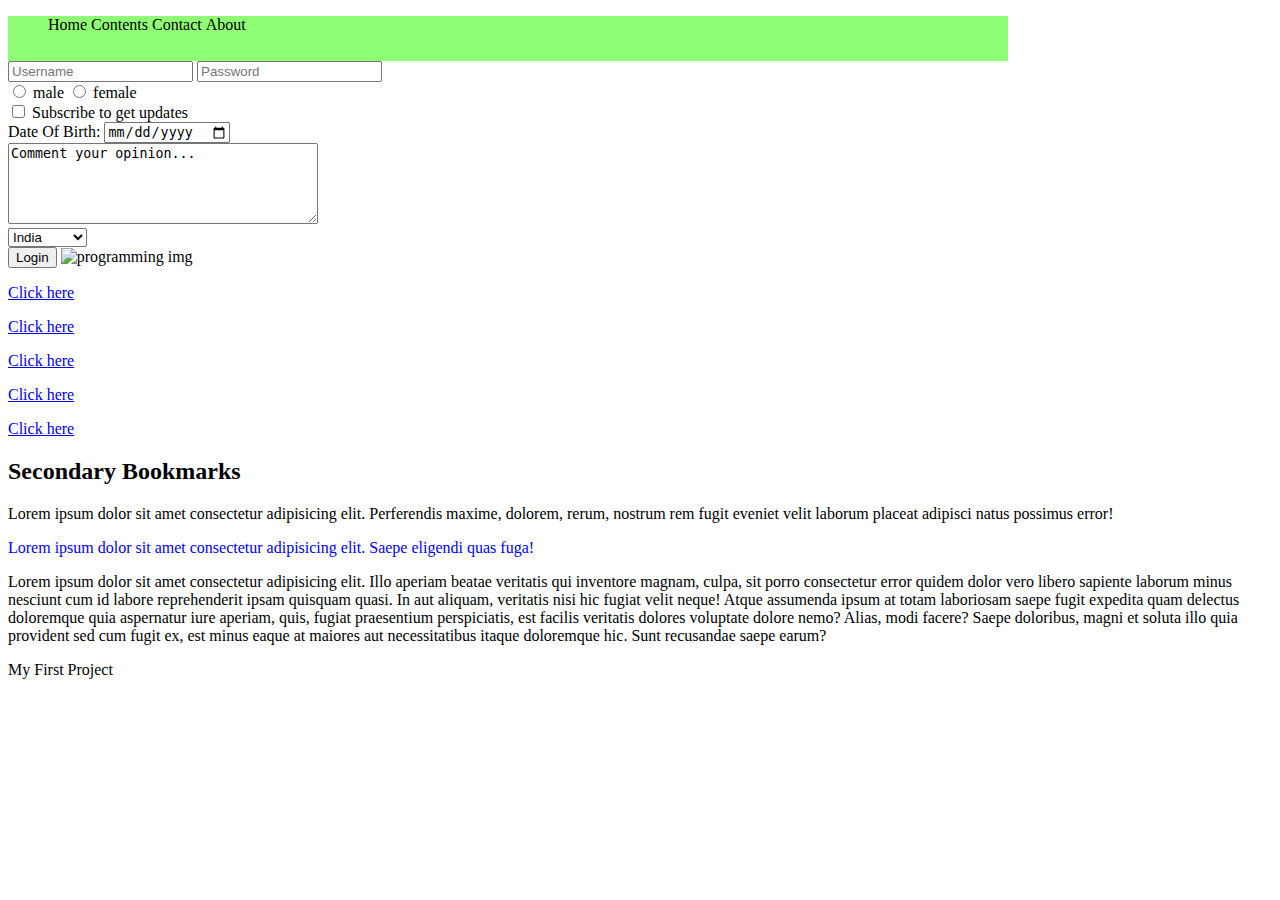
==== index.html @ 03b5e967 "added html,css,js file" ====
<!DOCTYPE html>
<html lang="en">
<head>
    <script>
        alert("Click Ok to Allow access")
    </script>
    <meta charset="UTF-8">
    <meta name="viewporgitt" content="width=device-width, initial-scale=1.0">
    <title>Stranger</title>
    <link rel="stylesheet" href="style.css">
</head>
<body>
<div><nav>
<ul>
    <li>Home</li>
    <li>Contents</li>
    <li>Contact</li>
    <li>About</li>
</ul>

</nav>
</div>
<div>
    <form action="get">
        <input type="text" name="username" placeholder="Username" required>
        <label for="username"></label>
        <input type="text" name="password" placeholder="Password" required>
        <label for="Password"></label>
    </form>
</div>
<div>
    <input type="radio" name="gender" id="male">
    <label for="male">male</label>
    <input type="radio" name="gender" id="female">
    <label for="female">female</label>
<div>
    <input type="checkbox" name="Subscribe" id="sub">
    <label for="sub">Subscribe to get updates</label>
</div>
<div>
    <label for="dob">Date Of Birth:</label>
    <input type="date" name="date" id="dob">
</div><div>
<label for="comment"></label>
<textarea name="comment" id="com" rows="5" cols="36">Comment your opinion...</textarea>
</div>
<div>
    <select name="Country">
        <option value="india">India</option>
        <option value="us">California</option>
        <option value="Brazil">Brazil</option>
        <option value="Japan">Japan</option>
        <option value="Austrailia">Austrailia</option>
    </select>
</div>
<button type="submit">Login</button>
    <img width="300" height="260" src="images/Screenshot 2024-03-02 091439.png" alt="programming img">
    <p><a href="https://www.google.com">Click here</a></p>
    <p><a href="https://www.google.com">Click here</a></p>
    <p><a href="https://www.google.com">Click here</a></p>
    <p><a href="https://www.google.com">Click here</a></p>
    <p><a href="https://www.google.com">Click here</a></p>
   <h2>Secondary Bookmarks</h2>
    <p>Lorem ipsum dolor sit amet consectetur adipisicing elit. Perferendis maxime, dolorem, rerum, nostrum rem fugit eveniet velit laborum placeat adipisci natus possimus error!
    </p>
    <p style="color: blue;">Lorem ipsum dolor sit amet consectetur adipisicing elit. Saepe eligendi quas fuga!</p>
    <p">Lorem ipsum dolor sit amet consectetur adipisicing elit. Illo aperiam beatae veritatis qui inventore magnam, culpa, sit porro consectetur error quidem dolor vero libero sapiente laborum minus nesciunt cum id labore reprehenderit ipsam quisquam quasi. In aut aliquam, veritatis nisi hic fugiat velit neque! Atque assumenda ipsum at totam laboriosam saepe fugit expedita quam delectus doloremque quia aspernatur iure aperiam, quis, fugiat praesentium perspiciatis, est facilis veritatis dolores voluptate dolore nemo? Alias, modi facere? Saepe doloribus, magni et soluta illo quia provident sed cum fugit ex, est minus eaque at maiores aut necessitatibus itaque doloremque hic. Sunt recusandae saepe earum?</p>
    <script>
        alert("Connected!")
    </script>
My First Project
</body>
</html>
---- style.css ----
td{
    border: 1px solid black;
}
th{
    border: 2px solid;
    border-radius: 3px;
    background-color: rgb(143, 254, 118);
}

th:hover{
    color: blue;
}

nav{
    background-color: rgb(143, 254, 118);
    height: 45px;
    width: 1000px;
}

li{
    list-style: none;
    display: inline-block;
    cursor: pointer;
}
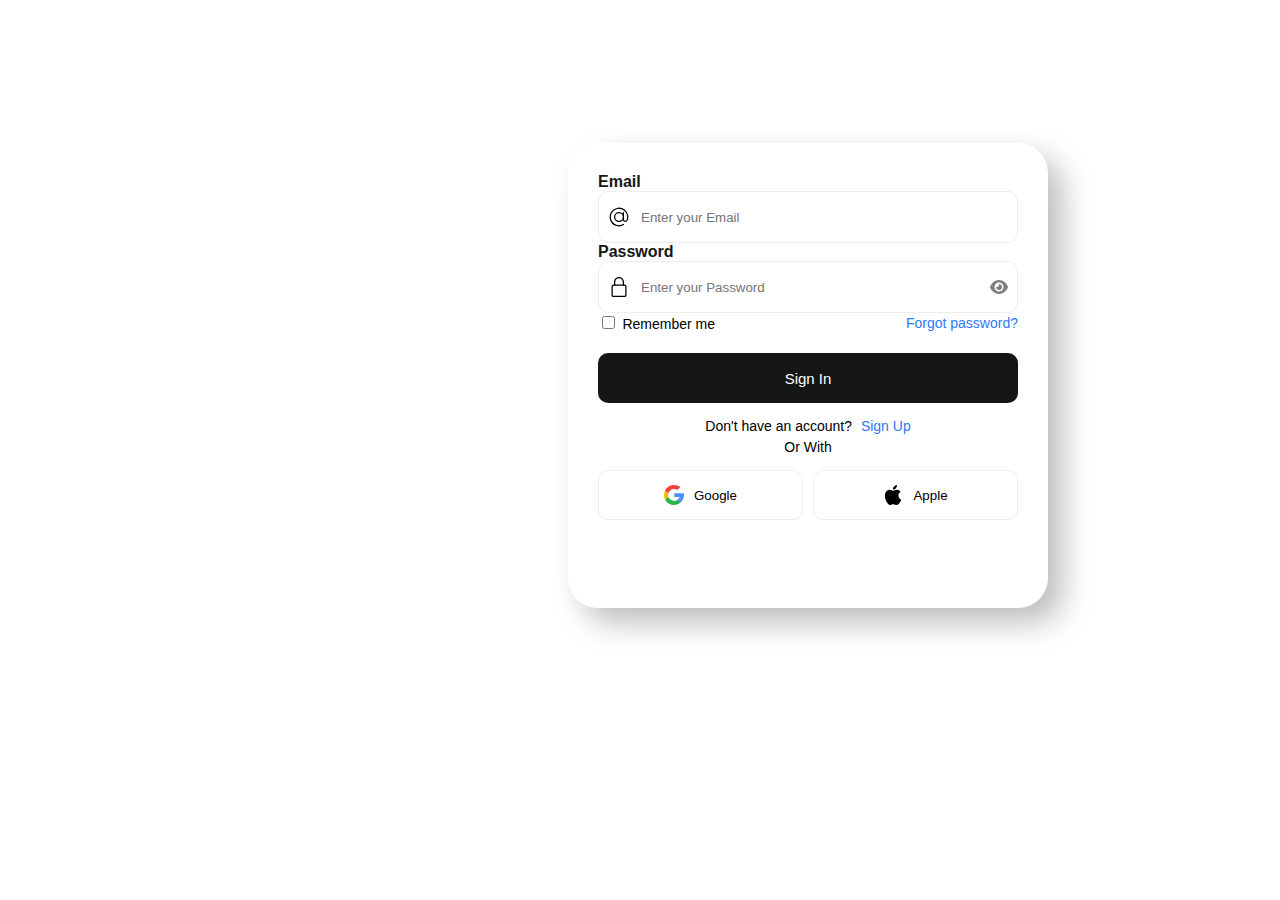
==== commit e05b22fb: "Added a login page" ====
--- a/index.html
+++ b/index.html
@@ -1,73 +1,68 @@
 <!DOCTYPE html>
 <html lang="en">
 <head>
-    <script>
-        alert("Click Ok to Allow access")
-    </script>
     <meta charset="UTF-8">
     <meta name="viewporgitt" content="width=device-width, initial-scale=1.0">
     <title>Stranger</title>
     <link rel="stylesheet" href="style.css">
 </head>
 <body>
-<div><nav>
-<ul>
-    <li>Home</li>
-    <li>Contents</li>
-    <li>Contact</li>
-    <li>About</li>
-</ul>
-
-</nav>
-</div>
-<div>
-    <form action="get">
-        <input type="text" name="username" placeholder="Username" required>
-        <label for="username"></label>
-        <input type="text" name="password" placeholder="Password" required>
-        <label for="Password"></label>
-    </form>
-</div>
-<div>
-    <input type="radio" name="gender" id="male">
-    <label for="male">male</label>
-    <input type="radio" name="gender" id="female">
-    <label for="female">female</label>
-<div>
-    <input type="checkbox" name="Subscribe" id="sub">
-    <label for="sub">Subscribe to get updates</label>
-</div>
-<div>
-    <label for="dob">Date Of Birth:</label>
-    <input type="date" name="date" id="dob">
-</div><div>
-<label for="comment"></label>
-<textarea name="comment" id="com" rows="5" cols="36">Comment your opinion...</textarea>
-</div>
-<div>
-    <select name="Country">
-        <option value="india">India</option>
-        <option value="us">California</option>
-        <option value="Brazil">Brazil</option>
-        <option value="Japan">Japan</option>
-        <option value="Austrailia">Austrailia</option>
-    </select>
-</div>
-<button type="submit">Login</button>
-    <img width="300" height="260" src="images/Screenshot 2024-03-02 091439.png" alt="programming img">
-    <p><a href="https://www.google.com">Click here</a></p>
-    <p><a href="https://www.google.com">Click here</a></p>
-    <p><a href="https://www.google.com">Click here</a></p>
-    <p><a href="https://www.google.com">Click here</a></p>
-    <p><a href="https://www.google.com">Click here</a></p>
-   <h2>Secondary Bookmarks</h2>
-    <p>Lorem ipsum dolor sit amet consectetur adipisicing elit. Perferendis maxime, dolorem, rerum, nostrum rem fugit eveniet velit laborum placeat adipisci natus possimus error!
-    </p>
-    <p style="color: blue;">Lorem ipsum dolor sit amet consectetur adipisicing elit. Saepe eligendi quas fuga!</p>
-    <p">Lorem ipsum dolor sit amet consectetur adipisicing elit. Illo aperiam beatae veritatis qui inventore magnam, culpa, sit porro consectetur error quidem dolor vero libero sapiente laborum minus nesciunt cum id labore reprehenderit ipsam quisquam quasi. In aut aliquam, veritatis nisi hic fugiat velit neque! Atque assumenda ipsum at totam laboriosam saepe fugit expedita quam delectus doloremque quia aspernatur iure aperiam, quis, fugiat praesentium perspiciatis, est facilis veritatis dolores voluptate dolore nemo? Alias, modi facere? Saepe doloribus, magni et soluta illo quia provident sed cum fugit ex, est minus eaque at maiores aut necessitatibus itaque doloremque hic. Sunt recusandae saepe earum?</p>
-    <script>
-        alert("Connected!")
-    </script>
-My First Project
+    <div class="card">
+        <form class="form">
+            <div class="flex-column">
+              <label>Email </label></div>
+              <div class="inputForm">
+                <svg height="20" viewBox="0 0 32 32" width="20" xmlns="http://www.w3.org/2000/svg"><g id="Layer_3" data-name="Layer 3"><path d="m30.853 13.87a15 15 0 0 0 -29.729 4.082 15.1 15.1 0 0 0 12.876 12.918 15.6 15.6 0 0 0 2.016.13 14.85 14.85 0 0 0 7.715-2.145 1 1 0 1 0 -1.031-1.711 13.007 13.007 0 1 1 5.458-6.529 2.149 2.149 0 0 1 -4.158-.759v-10.856a1 1 0 0 0 -2 0v1.726a8 8 0 1 0 .2 10.325 4.135 4.135 0 0 0 7.83.274 15.2 15.2 0 0 0 .823-7.455zm-14.853 8.13a6 6 0 1 1 6-6 6.006 6.006 0 0 1 -6 6z"></path></g></svg>
+                <input type="text" class="input" placeholder="Enter your Email">
+              </div>
+            
+            <div class="flex-column">
+              <label>Password </label></div>
+              <div class="inputForm">
+                <svg height="20" viewBox="-64 0 512 512" width="20" xmlns="http://www.w3.org/2000/svg"><path d="m336 512h-288c-26.453125 0-48-21.523438-48-48v-224c0-26.476562 21.546875-48 48-48h288c26.453125 0 48 21.523438 48 48v224c0 26.476562-21.546875 48-48 48zm-288-288c-8.8125 0-16 7.167969-16 16v224c0 8.832031 7.1875 16 16 16h288c8.8125 0 16-7.167969 16-16v-224c0-8.832031-7.1875-16-16-16zm0 0"></path><path d="m304 224c-8.832031 0-16-7.167969-16-16v-80c0-52.929688-43.070312-96-96-96s-96 43.070312-96 96v80c0 8.832031-7.167969 16-16 16s-16-7.167969-16-16v-80c0-70.59375 57.40625-128 128-128s128 57.40625 128 128v80c0 8.832031-7.167969 16-16 16zm0 0"></path></svg>        
+                <input id="password" type="password" class="input" placeholder="Enter your Password">
+                <svg id="showpswd" viewBox="0 0 576 512" height="1em" xmlns="http://www.w3.org/2000/svg"><path d="M288 32c-80.8 0-145.5 36.8-192.6 80.6C48.6 156 17.3 208 2.5 243.7c-3.3 7.9-3.3 16.7 0 24.6C17.3 304 48.6 356 95.4 399.4C142.5 443.2 207.2 480 288 480s145.5-36.8 192.6-80.6c46.8-43.5 78.1-95.4 93-131.1c3.3-7.9 3.3-16.7 0-24.6c-14.9-35.7-46.2-87.7-93-131.1C433.5 68.8 368.8 32 288 32zM144 256a144 144 0 1 1 288 0 144 144 0 1 1 -288 0zm144-64c0 35.3-28.7 64-64 64c-7.1 0-13.9-1.2-20.3-3.3c-5.5-1.8-11.9 1.6-11.7 7.4c.3 6.9 1.3 13.8 3.2 20.7c13.7 51.2 66.4 81.6 117.6 67.9s81.6-66.4 67.9-117.6c-11.1-41.5-47.8-69.4-88.6-71.1c-5.8-.2-9.2 6.1-7.4 11.7c2.1 6.4 3.3 13.2 3.3 20.3z"></path></svg>
+              </div>
+            
+            <div class="flex-row">
+              <div>
+              <input type="checkbox">
+              <label>Remember me </label>
+              </div>
+              <span class="span">Forgot password?</span>
+            </div>
+            <button class="button-submit">Sign In</button>
+            <p class="p">Don't have an account? <span class="span">Sign Up</span>
+        
+            </p><p class="p line">Or With</p>
+        
+            <div class="flex-row">
+              <button class="btn google">
+                <svg version="1.1" width="20" id="Layer_1" xmlns="http://www.w3.org/2000/svg" xmlns:xlink="http://www.w3.org/1999/xlink" x="0px" y="0px" viewBox="0 0 512 512" style="enable-background:new 0 0 512 512;" xml:space="preserve">
+        <path style="fill:#FBBB00;" d="M113.47,309.408L95.648,375.94l-65.139,1.378C11.042,341.211,0,299.9,0,256
+            c0-42.451,10.324-82.483,28.624-117.732h0.014l57.992,10.632l25.404,57.644c-5.317,15.501-8.215,32.141-8.215,49.456
+            C103.821,274.792,107.225,292.797,113.47,309.408z"></path>
+        <path style="fill:#518EF8;" d="M507.527,208.176C510.467,223.662,512,239.655,512,256c0,18.328-1.927,36.206-5.598,53.451
+            c-12.462,58.683-45.025,109.925-90.134,146.187l-0.014-0.014l-73.044-3.727l-10.338-64.535
+            c29.932-17.554,53.324-45.025,65.646-77.911h-136.89V208.176h138.887L507.527,208.176L507.527,208.176z"></path>
+        <path style="fill:#28B446;" d="M416.253,455.624l0.014,0.014C372.396,490.901,316.666,512,256,512
+            c-97.491,0-182.252-54.491-225.491-134.681l82.961-67.91c21.619,57.698,77.278,98.771,142.53,98.771
+            c28.047,0,54.323-7.582,76.87-20.818L416.253,455.624z"></path>
+        <path style="fill:#F14336;" d="M419.404,58.936l-82.933,67.896c-23.335-14.586-50.919-23.012-80.471-23.012
+            c-66.729,0-123.429,42.957-143.965,102.724l-83.397-68.276h-0.014C71.23,56.123,157.06,0,256,0
+            C318.115,0,375.068,22.126,419.404,58.936z"></path>
+        
+        </svg>
+           
+                Google 
+                
+              </button><button class="btn apple">
+        <svg version="1.1" height="20" width="20" id="Capa_1" xmlns="http://www.w3.org/2000/svg" xmlns:xlink="http://www.w3.org/1999/xlink" x="0px" y="0px" viewBox="0 0 22.773 22.773" style="enable-background:new 0 0 22.773 22.773;" xml:space="preserve"> <g> <g> <path d="M15.769,0c0.053,0,0.106,0,0.162,0c0.13,1.606-0.483,2.806-1.228,3.675c-0.731,0.863-1.732,1.7-3.351,1.573 c-0.108-1.583,0.506-2.694,1.25-3.561C13.292,0.879,14.557,0.16,15.769,0z"></path> <path d="M20.67,16.716c0,0.016,0,0.03,0,0.045c-0.455,1.378-1.104,2.559-1.896,3.655c-0.723,0.995-1.609,2.334-3.191,2.334 c-1.367,0-2.275-0.879-3.676-0.903c-1.482-0.024-2.297,0.735-3.652,0.926c-0.155,0-0.31,0-0.462,0 c-0.995-0.144-1.798-0.932-2.383-1.642c-1.725-2.098-3.058-4.808-3.306-8.276c0-0.34,0-0.679,0-1.019 c0.105-2.482,1.311-4.5,2.914-5.478c0.846-0.52,2.009-0.963,3.304-0.765c0.555,0.086,1.122,0.276,1.619,0.464 c0.471,0.181,1.06,0.502,1.618,0.485c0.378-0.011,0.754-0.208,1.135-0.347c1.116-0.403,2.21-0.865,3.652-0.648 c1.733,0.262,2.963,1.032,3.723,2.22c-1.466,0.933-2.625,2.339-2.427,4.74C17.818,14.688,19.086,15.964,20.67,16.716z"></path> </g></g></svg>
+        
+                Apple 
+                
+        </button></div></form>
+    </div>
+    <script src="script.js"></script>
 </body>
 </html>--- a/style.css
+++ b/style.css
@@ -1,24 +1,133 @@
-td{
-    border: 1px solid black;
-}
-th{
-    border: 2px solid;
-    border-radius: 3px;
-    background-color: rgb(143, 254, 118);
-}
+.card {
+    width: 480px;
+    height: 465px;
+    position: relative;
+    top: 135px;
+    left: 560px;
+    background: white;
+    border-radius: 30px;
+    box-shadow: 15px 15px 30px #bebebe,
+               -15px -15px 30px #ffffff;
+    transition: 0.2s ease-in-out;
+  }
+  
+  .card:hover {
+    box-shadow: 0px 10px 20px rgba(0,0,0,0.1);
+  }
 
-th:hover{
-    color: blue;
-}
-
-nav{
-    background-color: rgb(143, 254, 118);
-    height: 45px;
-    width: 1000px;
-}
-
-li{
-    list-style: none;
-    display: inline-block;
+  .form {
+    flex-direction: column;
+    gap: 10px;
+    padding: 30px;
+    font-family: -apple-system, BlinkMacSystemFont, 'Segoe UI', Roboto, Oxygen, Ubuntu, Cantarell, 'Open Sans', 'Helvetica Neue', sans-serif;
+  }
+  
+  ::placeholder {
+    font-family: -apple-system, BlinkMacSystemFont, 'Segoe UI', Roboto, Oxygen, Ubuntu, Cantarell, 'Open Sans', 'Helvetica Neue', sans-serif;
+  }
+  
+  .form button {
+    align-self: flex-end;
+  }
+  
+  .flex-column > label {
+    color: #151717;
+    font-weight: 600;
+  }
+  
+  .inputForm {
+    border: 1.5px solid #ecedec;
+    border-radius: 10px;
+    height: 50px;
+    display: flex;
+    align-items: center;
+    padding-left: 10px;
+    transition: 0.2s ease-in-out;
+  }
+  
+  .input {
+    margin-left: 10px;
+    border-radius: 10px;
+    border: none;
+    width: 85%;
+    height: 70%;
+  }
+  
+  .input:focus {
+    outline: none;
+  }
+  
+  .inputForm:focus-within {
+    border: 1.5px solid #2d79f3;
+  }
+  
+  .flex-row {
+    display: flex;
+    flex-direction: row;
+    align-items: center;
+    gap: 10px;
+    justify-content: space-between;
+  }
+  
+  .flex-row > div > label {
+    font-size: 14px;
+    color: black;
+    font-weight: 400;
+  }
+  
+  .span {
+    font-size: 14px;
+    margin-left: 5px;
+    color: #2d79f3;
+    font-weight: 500;
     cursor: pointer;
-}+  }
+  
+  .button-submit {
+    margin: 20px 0 10px 0;
+    background-color: #151717;
+    border: none;
+    color: white;
+    font-size: 15px;
+    font-weight: 500;
+    border-radius: 10px;
+    height: 50px;
+    width: 100%;
+    cursor: pointer;
+  }
+  
+  .button-submit:hover {
+    background-color: #252727;
+  }
+  
+  .p {
+    text-align: center;
+    color: black;
+    font-size: 14px;
+    margin: 5px 0;
+  }
+  
+  .btn {
+    margin-top: 10px;
+    width: 100%;
+    height: 50px;
+    border-radius: 10px;
+    display: flex;
+    justify-content: center;
+    align-items: center;
+    font-weight: 500;
+    gap: 10px;
+    border: 1px solid #ededef;
+    background-color: white;
+    cursor: pointer;
+    transition: 0.2s ease-in-out;
+  }
+  
+  .btn:hover {
+    border: 1px solid #2d79f3;
+    ;
+  }
+  
+  #showpswd{
+    opacity: 0.5;
+  }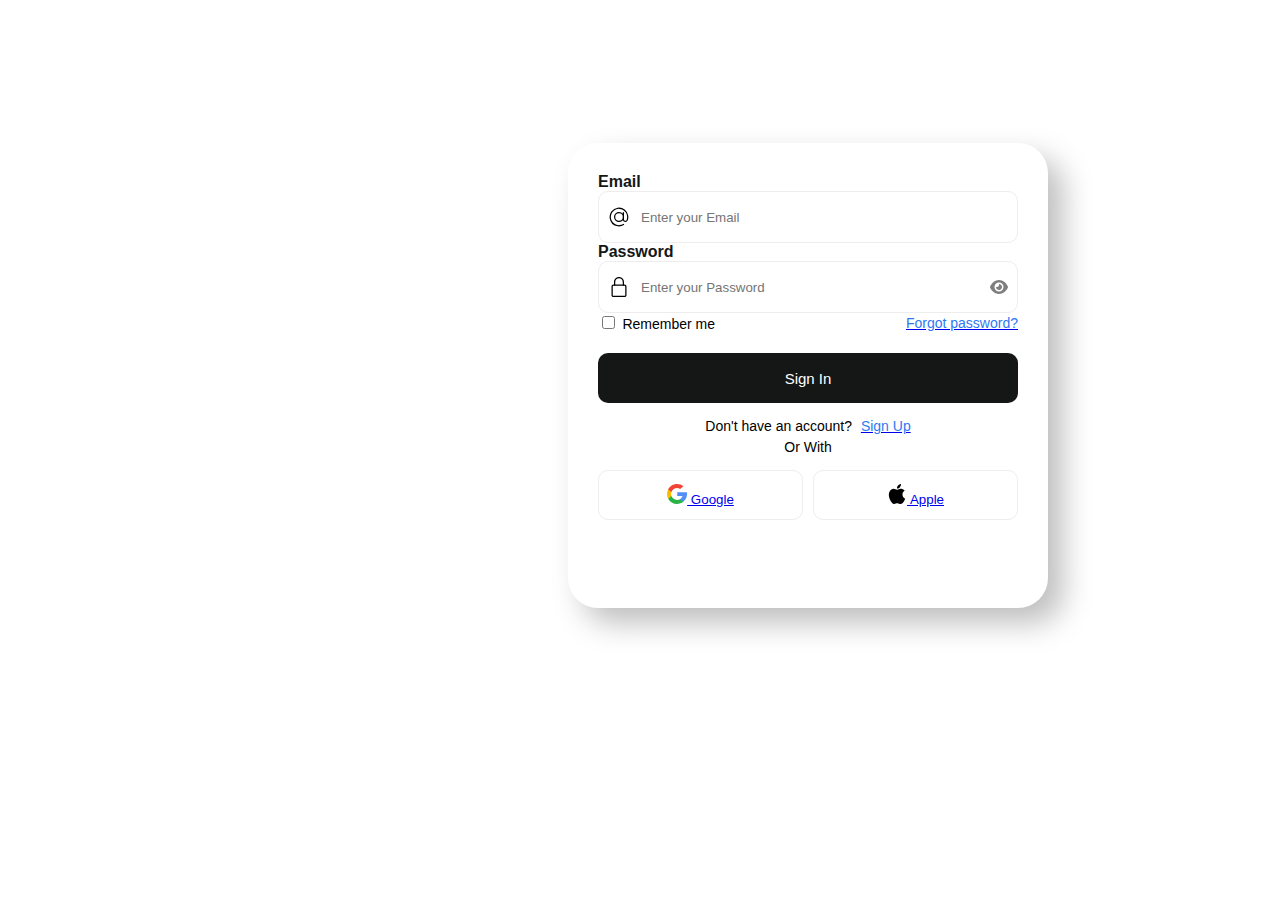
==== commit 7bafeacf: "20% work done" ====
--- a/index.html
+++ b/index.html
@@ -3,7 +3,7 @@
 <head>
     <meta charset="UTF-8">
     <meta name="viewporgitt" content="width=device-width, initial-scale=1.0">
-    <title>Stranger</title>
+    <title>Sirum Login</title>
     <link rel="stylesheet" href="style.css">
 </head>
 <body>
@@ -13,7 +13,7 @@
               <label>Email </label></div>
               <div class="inputForm">
                 <svg height="20" viewBox="0 0 32 32" width="20" xmlns="http://www.w3.org/2000/svg"><g id="Layer_3" data-name="Layer 3"><path d="m30.853 13.87a15 15 0 0 0 -29.729 4.082 15.1 15.1 0 0 0 12.876 12.918 15.6 15.6 0 0 0 2.016.13 14.85 14.85 0 0 0 7.715-2.145 1 1 0 1 0 -1.031-1.711 13.007 13.007 0 1 1 5.458-6.529 2.149 2.149 0 0 1 -4.158-.759v-10.856a1 1 0 0 0 -2 0v1.726a8 8 0 1 0 .2 10.325 4.135 4.135 0 0 0 7.83.274 15.2 15.2 0 0 0 .823-7.455zm-14.853 8.13a6 6 0 1 1 6-6 6.006 6.006 0 0 1 -6 6z"></path></g></svg>
-                <input type="text" class="input" placeholder="Enter your Email">
+                <input id="email" type="email" class="input" placeholder="Enter your Email">
               </div>
             
             <div class="flex-column">
@@ -26,18 +26,18 @@
             
             <div class="flex-row">
               <div>
-              <input type="checkbox">
+              <input type="checkbox" id="remember">
               <label>Remember me </label>
               </div>
-              <span class="span">Forgot password?</span>
+              <a href="Forgot.html"><span class="span">Forgot password?</span></a>
             </div>
             <button class="button-submit">Sign In</button>
-            <p class="p">Don't have an account? <span class="span">Sign Up</span>
+            <p class="p">Don't have an account? <a href="register.html"><span class="span">Sign Up</span></a>
         
             </p><p class="p line">Or With</p>
         
             <div class="flex-row">
-              <button class="btn google">
+              <button class="btn google"><a href="https://accounts.google.com/AccountChooser/signinchooser?service=CPanel&ddm=0&flowName=GlifWebSignIn&flowEntry=AccountChooser">
                 <svg version="1.1" width="20" id="Layer_1" xmlns="http://www.w3.org/2000/svg" xmlns:xlink="http://www.w3.org/1999/xlink" x="0px" y="0px" viewBox="0 0 512 512" style="enable-background:new 0 0 512 512;" xml:space="preserve">
         <path style="fill:#FBBB00;" d="M113.47,309.408L95.648,375.94l-65.139,1.378C11.042,341.211,0,299.9,0,256
             c0-42.451,10.324-82.483,28.624-117.732h0.014l57.992,10.632l25.404,57.644c-5.317,15.501-8.215,32.141-8.215,49.456
@@ -55,13 +55,13 @@
         </svg>
            
                 Google 
-                
-              </button><button class="btn apple">
+            
+              </a></button><button class="btn apple"><a href="https://appleid.apple.com/sign-in">
         <svg version="1.1" height="20" width="20" id="Capa_1" xmlns="http://www.w3.org/2000/svg" xmlns:xlink="http://www.w3.org/1999/xlink" x="0px" y="0px" viewBox="0 0 22.773 22.773" style="enable-background:new 0 0 22.773 22.773;" xml:space="preserve"> <g> <g> <path d="M15.769,0c0.053,0,0.106,0,0.162,0c0.13,1.606-0.483,2.806-1.228,3.675c-0.731,0.863-1.732,1.7-3.351,1.573 c-0.108-1.583,0.506-2.694,1.25-3.561C13.292,0.879,14.557,0.16,15.769,0z"></path> <path d="M20.67,16.716c0,0.016,0,0.03,0,0.045c-0.455,1.378-1.104,2.559-1.896,3.655c-0.723,0.995-1.609,2.334-3.191,2.334 c-1.367,0-2.275-0.879-3.676-0.903c-1.482-0.024-2.297,0.735-3.652,0.926c-0.155,0-0.31,0-0.462,0 c-0.995-0.144-1.798-0.932-2.383-1.642c-1.725-2.098-3.058-4.808-3.306-8.276c0-0.34,0-0.679,0-1.019 c0.105-2.482,1.311-4.5,2.914-5.478c0.846-0.52,2.009-0.963,3.304-0.765c0.555,0.086,1.122,0.276,1.619,0.464 c0.471,0.181,1.06,0.502,1.618,0.485c0.378-0.011,0.754-0.208,1.135-0.347c1.116-0.403,2.21-0.865,3.652-0.648 c1.733,0.262,2.963,1.032,3.723,2.22c-1.466,0.933-2.625,2.339-2.427,4.74C17.818,14.688,19.086,15.964,20.67,16.716z"></path> </g></g></svg>
         
                 Apple 
                 
-        </button></div></form>
+              </a></button></div></form>
     </div>
     <script src="script.js"></script>
 </body>
